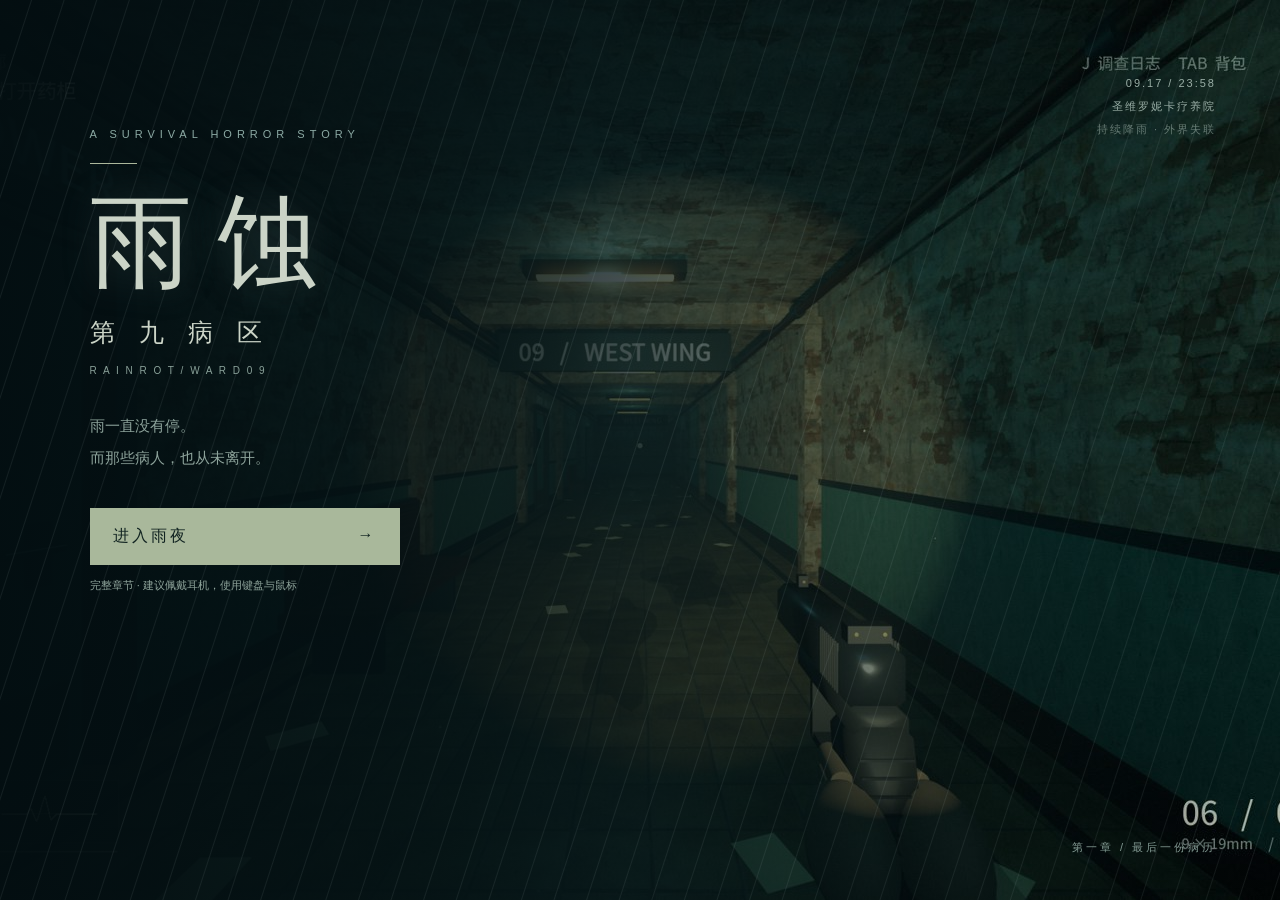
==== WebVersion/site/index.html @ 958e4598 "Initial commit: Rainrot desktop and web editions" ====
<!doctype html>
<html lang="zh-CN">
<head>
<meta charset="utf-8"><meta name="viewport" content="width=device-width,initial-scale=1">
<meta name="theme-color" content="#071416"><meta name="description" content="雨夜疗养院里的第一人称恐怖解谜故事。雨蚀：第九病区，浏览器可玩章节。">
<title>雨蚀：第九病区 · 浏览器版</title>
<link rel="icon" href="game.icon.png"><link rel="stylesheet" href="shell.css">
</head>
<body>
<main id="stage">
 <canvas id="canvas" tabindex="0" aria-label="雨蚀游戏画面">你的浏览器需要支持 WebGL 2。</canvas>
 <section id="entry" class="veil">
  <div class="weather">09.17 / 23:58<br>圣维罗妮卡疗养院<br><span>持续降雨 · 外界失联</span></div>
  <div class="intro"><p class="eyebrow">A SURVIVAL HORROR STORY</p><div class="rule"></div>
   <h1>雨 蚀</h1><p class="subtitle">第 九 病 区</p><p class="roman">R A I N R O T / W A R D 0 9</p>
   <p class="prologue">雨一直没有停。<br>而那些病人，也从未离开。</p>
   <button id="start" class="primary">进入雨夜 <span>→</span></button>
   <p id="loading" role="status">完整章节 · 建议佩戴耳机，使用键盘与鼠标</p>
   <progress id="progress" max="100" value="0" hidden></progress>
  </div><span class="chapter">第一章 / 最后一份病历</span>
 </section>
 <button id="recapture" hidden>点击画面继续观察 <span>Esc 可释放鼠标</span></button>
 <aside id="toolbar" hidden aria-label="网页工具">
  <span class="wordmark">WARD 09 <i>WEB EDITION</i></span>
  <button id="help">操作</button><button id="backup">备份记录</button><button id="restore">导入记录</button><button id="fullscreen">全屏</button>
 </aside>
 <p id="storage" hidden>此浏览器无法持久保存记录，请使用「备份记录」。</p>
 <dialog id="manual"><button id="close-help" aria-label="关闭说明">×</button><p class="eyebrow">FIELD MANUAL</p><h2>进入之前</h2>
  <p>WASD 移动 · 鼠标观察 · Shift 冲刺 · Ctrl 蹲伏<br>E 调查 · F 手电 · 左键射击 · 右键瞄准 · R 换弹<br>Tab 背包 · J 日志与提示 · Esc 暂停</p>
  <p>点击游戏画面锁定鼠标。切换窗口或释放鼠标时，游戏会暂停。值班室与章节节点记录进度。</p>
  <p>记录保存在当前浏览器和当前网址下。换浏览器或清理网站数据前，请备份记录。导入后在游戏中选择「继续调查」或「从最近记录继续」。</p>
  <p>支持桌面 Chrome、Edge 和 Firefox 的 WebGL 2 模式。性能不足时，在游戏「视听设置」中降低画质。暂不提供触屏操作。</p>
  <a href="credits.html" target="_blank" rel="noopener">制作与素材署名 ↗</a>
 </dialog>
 <dialog id="import-dialog"><button id="close-import" aria-label="关闭导入">×</button><p class="eyebrow">RESTORE RECORD</p><h2>恢复调查记录</h2><p>选择以前备份的 JSON 文件，也可以直接粘贴记录内容。导入会替换网页版的最近记录。</p><button id="choose-save">选择记录文件</button><textarea id="save-text" aria-label="记录 JSON 内容" placeholder="在此粘贴 JSON 记录" spellcheck="false"></textarea><button id="apply-save" class="primary">导入这份记录 →</button></dialog>
 <input id="save-file" type="file" accept="application/json,.json" hidden>
 <details id="qa" hidden open><summary>浏览器验证</summary><output id="telemetry"></output><pre id="qa-log"></pre><pre id="qa-report"></pre></details>
</main>
<script src="build-config.js"></script><script src="game.js"></script><script src="shell.js"></script>
</body></html>
---- WebVersion/site/shell.css ----
:root{color-scheme:dark;font-family:"Microsoft YaHei","PingFang SC",sans-serif;color:#cbd4c7;background:#030b0d}*{box-sizing:border-box}body{margin:0;overflow:hidden}button,a{color:inherit}button{font:inherit;cursor:pointer;border:1px solid #53665b;background:#102123;padding:11px 19px;transition:background .2s,border-color .2s}button:hover{background:#253d3c;border-color:#adbc9b}button:focus-visible,a:focus-visible{outline:2px solid #d4dec4;outline-offset:4px}button:disabled{opacity:.6;cursor:wait}[hidden]{display:none!important}#stage{position:relative;width:100vw;height:100dvh;background:#030b0d;overflow:hidden}#canvas{display:block;width:100%;height:100%;outline:0}#entry{position:absolute;inset:0;background:linear-gradient(90deg,rgba(3,14,17,.98),rgba(5,19,22,.83) 41%,rgba(3,13,17,.2)),url('poster.jpg') center/cover}.veil:after{content:"";position:absolute;inset:0;pointer-events:none;opacity:.09;background:repeating-linear-gradient(108deg,transparent 0,transparent 29px,#bacdcc 30px,transparent 31px);animation:rain 1.4s linear infinite}@keyframes rain{to{transform:translateY(35px)}}.intro{position:absolute;left:7%;top:13%;max-width:550px;z-index:1}.eyebrow{font-size:11px;letter-spacing:5px;color:#8caaa4}.rule{width:47px;height:1px;background:#acb89c;margin:23px 0}h1{font-family:"SimSun",serif;font-weight:400;font-size:clamp(64px,8vw,112px);line-height:1.1;margin:20px 0 16px;text-shadow:0 0 38px #90aea735}.subtitle{font-family:"SimSun",serif;font-size:25px;letter-spacing:9px;margin:0 0 16px}.roman{font-size:10px;color:#8aa199;letter-spacing:2px}.prologue{font-size:15px;line-height:2.15;color:#8da39b;margin:34px 0}.primary{width:310px;text-align:left;padding:17px 22px;background:#a9b89b;color:#112321;letter-spacing:3px;border-color:#a9b89b}.primary:hover{background:#ced7bb}.primary span{float:right}#loading{font-size:11px;color:#8fa49b;max-width:400px;line-height:1.8;white-space:pre-wrap}progress{width:310px;height:3px;border:0;accent-color:#b0bf9f}.weather{position:absolute;right:5%;top:8%;text-align:right;font-size:11px;line-height:2.1;letter-spacing:2px;color:#9aaea6}.weather span{opacity:.6}.chapter{position:absolute;bottom:5%;right:5%;letter-spacing:3px;font-size:11px;color:#849b94}#toolbar{position:absolute;top:0;left:0;right:0;display:flex;align-items:center;gap:9px;padding:12px 20px;background:linear-gradient(#041214ee,#04121400);z-index:3}#toolbar button{font-size:11px;padding:7px 12px;background:#0b1c22cc;border-color:#42635b66}.wordmark{margin-right:auto;font-size:13px;letter-spacing:3px}.wordmark i{font-size:8px;font-style:normal;color:#7f9993;margin-left:12px;letter-spacing:2px}#recapture{position:absolute;bottom:10%;left:50%;transform:translateX(-50%);z-index:4;box-shadow:0 8px 40px #0009;white-space:nowrap}#recapture span{display:block;font-size:10px;color:#8da398;margin-top:6px}#storage{position:absolute;bottom:9px;left:20px;font-size:11px;background:#14251fe6;padding:8px;color:#d2cfa6;z-index:4}dialog{max-width:690px;width:90%;padding:35px;background:#0a1c20;border:1px solid #4a6960;color:#c0cec1;box-shadow:0 24px 100px #000c}dialog::backdrop{background:#020809b8}dialog h2{font-family:serif;font-weight:400;font-size:32px}dialog p{font-size:13px;line-height:2.15;color:#9eb2a7}dialog a{font-size:12px}#close-help{position:absolute;right:13px;top:12px;border:0;font-size:20px;padding:1px 8px}#qa{position:absolute;bottom:0;right:0;width:520px;max-height:32vh;overflow:auto;font:11px monospace;background:#000d;z-index:10;padding:8px;color:#a6d8b1}#qa-log{max-height:120px;overflow:auto;white-space:pre-wrap}#qa-report{white-space:pre-wrap}#telemetry{display:block;padding:8px} @media(max-height:650px){.intro{top:8%}h1{font-size:66px}.rule{margin:12px 0}.prologue{margin:17px 0}.subtitle{font-size:20px}.weather{top:10%}}@media(prefers-reduced-motion:reduce){.veil:after{animation:none}}

#close-import{position:absolute;right:13px;top:12px;border:0;font-size:20px;padding:1px 8px}#save-text{display:block;width:100%;height:150px;margin:20px 0;padding:12px;border:1px solid #42635b;background:#051014;color:#b7c9bd;resize:vertical;font:12px monospace}
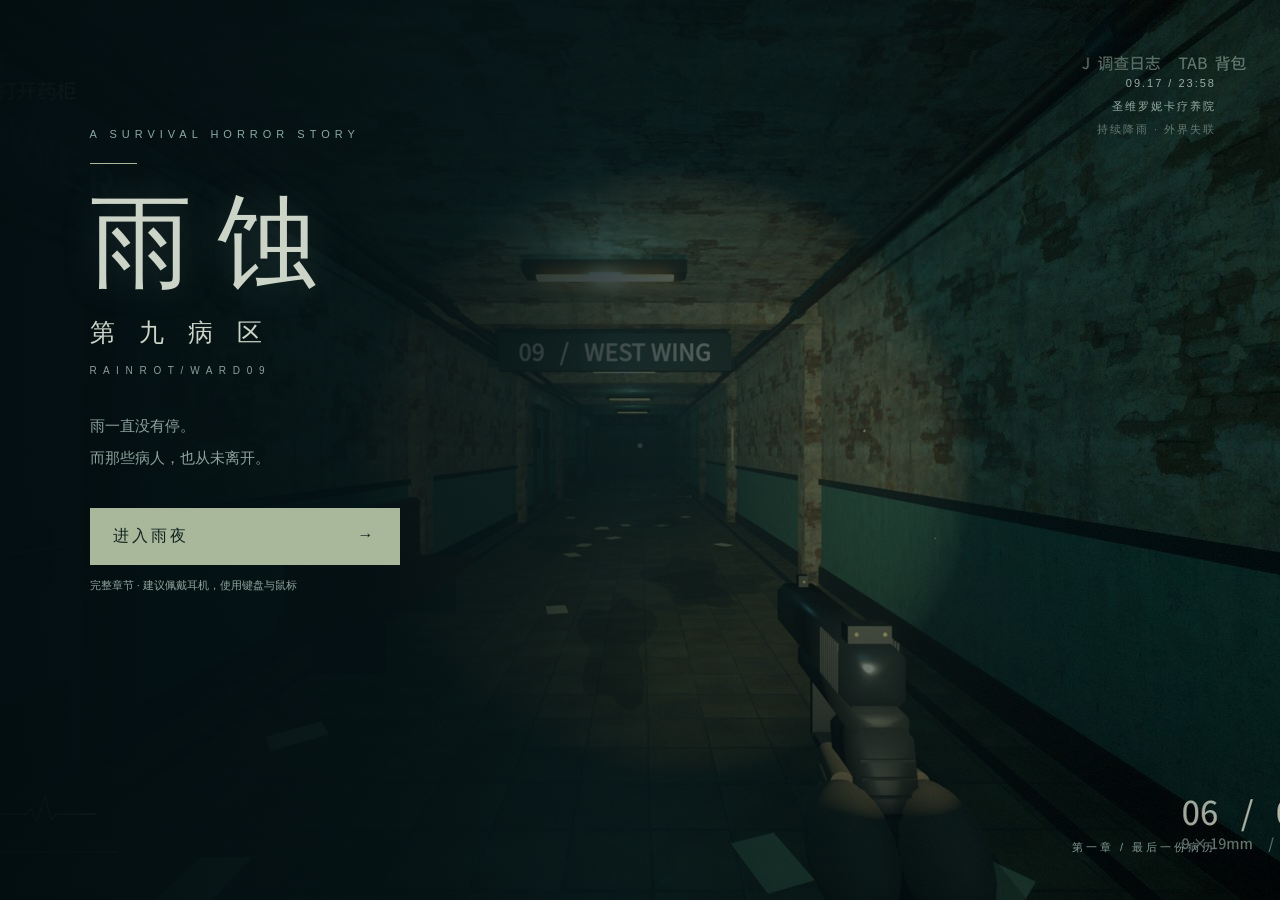
==== commit 8e0c6662: "perf(web): cap rendering cost and remove landing stripes" ====
--- a/WebVersion/site/index.html
+++ b/WebVersion/site/index.html
@@ -9,7 +9,7 @@
 <body>
 <main id="stage">
  <canvas id="canvas" tabindex="0" aria-label="雨蚀游戏画面">你的浏览器需要支持 WebGL 2。</canvas>
- <section id="entry" class="veil">
+ <section id="entry">
   <div class="weather">09.17 / 23:58<br>圣维罗妮卡疗养院<br><span>持续降雨 · 外界失联</span></div>
   <div class="intro"><p class="eyebrow">A SURVIVAL HORROR STORY</p><div class="rule"></div>
    <h1>雨 蚀</h1><p class="subtitle">第 九 病 区</p><p class="roman">R A I N R O T / W A R D 0 9</p>
--- a/WebVersion/site/shell.css
+++ b/WebVersion/site/shell.css
@@ -1,3 +1,3 @@
-:root{color-scheme:dark;font-family:"Microsoft YaHei","PingFang SC",sans-serif;color:#cbd4c7;background:#030b0d}*{box-sizing:border-box}body{margin:0;overflow:hidden}button,a{color:inherit}button{font:inherit;cursor:pointer;border:1px solid #53665b;background:#102123;padding:11px 19px;transition:background .2s,border-color .2s}button:hover{background:#253d3c;border-color:#adbc9b}button:focus-visible,a:focus-visible{outline:2px solid #d4dec4;outline-offset:4px}button:disabled{opacity:.6;cursor:wait}[hidden]{display:none!important}#stage{position:relative;width:100vw;height:100dvh;background:#030b0d;overflow:hidden}#canvas{display:block;width:100%;height:100%;outline:0}#entry{position:absolute;inset:0;background:linear-gradient(90deg,rgba(3,14,17,.98),rgba(5,19,22,.83) 41%,rgba(3,13,17,.2)),url('poster.jpg') center/cover}.veil:after{content:"";position:absolute;inset:0;pointer-events:none;opacity:.09;background:repeating-linear-gradient(108deg,transparent 0,transparent 29px,#bacdcc 30px,transparent 31px);animation:rain 1.4s linear infinite}@keyframes rain{to{transform:translateY(35px)}}.intro{position:absolute;left:7%;top:13%;max-width:550px;z-index:1}.eyebrow{font-size:11px;letter-spacing:5px;color:#8caaa4}.rule{width:47px;height:1px;background:#acb89c;margin:23px 0}h1{font-family:"SimSun",serif;font-weight:400;font-size:clamp(64px,8vw,112px);line-height:1.1;margin:20px 0 16px;text-shadow:0 0 38px #90aea735}.subtitle{font-family:"SimSun",serif;font-size:25px;letter-spacing:9px;margin:0 0 16px}.roman{font-size:10px;color:#8aa199;letter-spacing:2px}.prologue{font-size:15px;line-height:2.15;color:#8da39b;margin:34px 0}.primary{width:310px;text-align:left;padding:17px 22px;background:#a9b89b;color:#112321;letter-spacing:3px;border-color:#a9b89b}.primary:hover{background:#ced7bb}.primary span{float:right}#loading{font-size:11px;color:#8fa49b;max-width:400px;line-height:1.8;white-space:pre-wrap}progress{width:310px;height:3px;border:0;accent-color:#b0bf9f}.weather{position:absolute;right:5%;top:8%;text-align:right;font-size:11px;line-height:2.1;letter-spacing:2px;color:#9aaea6}.weather span{opacity:.6}.chapter{position:absolute;bottom:5%;right:5%;letter-spacing:3px;font-size:11px;color:#849b94}#toolbar{position:absolute;top:0;left:0;right:0;display:flex;align-items:center;gap:9px;padding:12px 20px;background:linear-gradient(#041214ee,#04121400);z-index:3}#toolbar button{font-size:11px;padding:7px 12px;background:#0b1c22cc;border-color:#42635b66}.wordmark{margin-right:auto;font-size:13px;letter-spacing:3px}.wordmark i{font-size:8px;font-style:normal;color:#7f9993;margin-left:12px;letter-spacing:2px}#recapture{position:absolute;bottom:10%;left:50%;transform:translateX(-50%);z-index:4;box-shadow:0 8px 40px #0009;white-space:nowrap}#recapture span{display:block;font-size:10px;color:#8da398;margin-top:6px}#storage{position:absolute;bottom:9px;left:20px;font-size:11px;background:#14251fe6;padding:8px;color:#d2cfa6;z-index:4}dialog{max-width:690px;width:90%;padding:35px;background:#0a1c20;border:1px solid #4a6960;color:#c0cec1;box-shadow:0 24px 100px #000c}dialog::backdrop{background:#020809b8}dialog h2{font-family:serif;font-weight:400;font-size:32px}dialog p{font-size:13px;line-height:2.15;color:#9eb2a7}dialog a{font-size:12px}#close-help{position:absolute;right:13px;top:12px;border:0;font-size:20px;padding:1px 8px}#qa{position:absolute;bottom:0;right:0;width:520px;max-height:32vh;overflow:auto;font:11px monospace;background:#000d;z-index:10;padding:8px;color:#a6d8b1}#qa-log{max-height:120px;overflow:auto;white-space:pre-wrap}#qa-report{white-space:pre-wrap}#telemetry{display:block;padding:8px} @media(max-height:650px){.intro{top:8%}h1{font-size:66px}.rule{margin:12px 0}.prologue{margin:17px 0}.subtitle{font-size:20px}.weather{top:10%}}@media(prefers-reduced-motion:reduce){.veil:after{animation:none}}
+:root{color-scheme:dark;font-family:"Microsoft YaHei","PingFang SC",sans-serif;color:#cbd4c7;background:#030b0d}*{box-sizing:border-box}body{margin:0;overflow:hidden}button,a{color:inherit}button{font:inherit;cursor:pointer;border:1px solid #53665b;background:#102123;padding:11px 19px;transition:background .2s,border-color .2s}button:hover{background:#253d3c;border-color:#adbc9b}button:focus-visible,a:focus-visible{outline:2px solid #d4dec4;outline-offset:4px}button:disabled{opacity:.6;cursor:wait}[hidden]{display:none!important}#stage{position:relative;width:100vw;height:100dvh;background:#030b0d;overflow:hidden}#canvas{display:block;width:100%;height:100%;outline:0}#entry{position:absolute;inset:0;background:linear-gradient(90deg,rgba(3,14,17,.98),rgba(5,19,22,.83) 41%,rgba(3,13,17,.2)),url('poster.jpg') center/cover}.intro{position:absolute;left:7%;top:13%;max-width:550px;z-index:1}.eyebrow{font-size:11px;letter-spacing:5px;color:#8caaa4}.rule{width:47px;height:1px;background:#acb89c;margin:23px 0}h1{font-family:"SimSun",serif;font-weight:400;font-size:clamp(64px,8vw,112px);line-height:1.1;margin:20px 0 16px;text-shadow:0 0 38px #90aea735}.subtitle{font-family:"SimSun",serif;font-size:25px;letter-spacing:9px;margin:0 0 16px}.roman{font-size:10px;color:#8aa199;letter-spacing:2px}.prologue{font-size:15px;line-height:2.15;color:#8da39b;margin:34px 0}.primary{width:310px;text-align:left;padding:17px 22px;background:#a9b89b;color:#112321;letter-spacing:3px;border-color:#a9b89b}.primary:hover{background:#ced7bb}.primary span{float:right}#loading{font-size:11px;color:#8fa49b;max-width:400px;line-height:1.8;white-space:pre-wrap}progress{width:310px;height:3px;border:0;accent-color:#b0bf9f}.weather{position:absolute;right:5%;top:8%;text-align:right;font-size:11px;line-height:2.1;letter-spacing:2px;color:#9aaea6}.weather span{opacity:.6}.chapter{position:absolute;bottom:5%;right:5%;letter-spacing:3px;font-size:11px;color:#849b94}#toolbar{position:absolute;top:0;left:0;right:0;display:flex;align-items:center;gap:9px;padding:12px 20px;background:linear-gradient(#041214ee,#04121400);z-index:3}#toolbar button{font-size:11px;padding:7px 12px;background:#0b1c22cc;border-color:#42635b66}.wordmark{margin-right:auto;font-size:13px;letter-spacing:3px}.wordmark i{font-size:8px;font-style:normal;color:#7f9993;margin-left:12px;letter-spacing:2px}#recapture{position:absolute;bottom:10%;left:50%;transform:translateX(-50%);z-index:4;box-shadow:0 8px 40px #0009;white-space:nowrap}#recapture span{display:block;font-size:10px;color:#8da398;margin-top:6px}#storage{position:absolute;bottom:9px;left:20px;font-size:11px;background:#14251fe6;padding:8px;color:#d2cfa6;z-index:4}dialog{max-width:690px;width:90%;padding:35px;background:#0a1c20;border:1px solid #4a6960;color:#c0cec1;box-shadow:0 24px 100px #000c}dialog::backdrop{background:#020809b8}dialog h2{font-family:serif;font-weight:400;font-size:32px}dialog p{font-size:13px;line-height:2.15;color:#9eb2a7}dialog a{font-size:12px}#close-help{position:absolute;right:13px;top:12px;border:0;font-size:20px;padding:1px 8px}#qa{position:absolute;bottom:0;right:0;width:520px;max-height:32vh;overflow:auto;font:11px monospace;background:#000d;z-index:10;padding:8px;color:#a6d8b1}#qa-log{max-height:120px;overflow:auto;white-space:pre-wrap}#qa-report{white-space:pre-wrap}#telemetry{display:block;padding:8px} @media(max-height:650px){.intro{top:8%}h1{font-size:66px}.rule{margin:12px 0}.prologue{margin:17px 0}.subtitle{font-size:20px}.weather{top:10%}}
 
 #close-import{position:absolute;right:13px;top:12px;border:0;font-size:20px;padding:1px 8px}#save-text{display:block;width:100%;height:150px;margin:20px 0;padding:12px;border:1px solid #42635b;background:#051014;color:#b7c9bd;resize:vertical;font:12px monospace}
